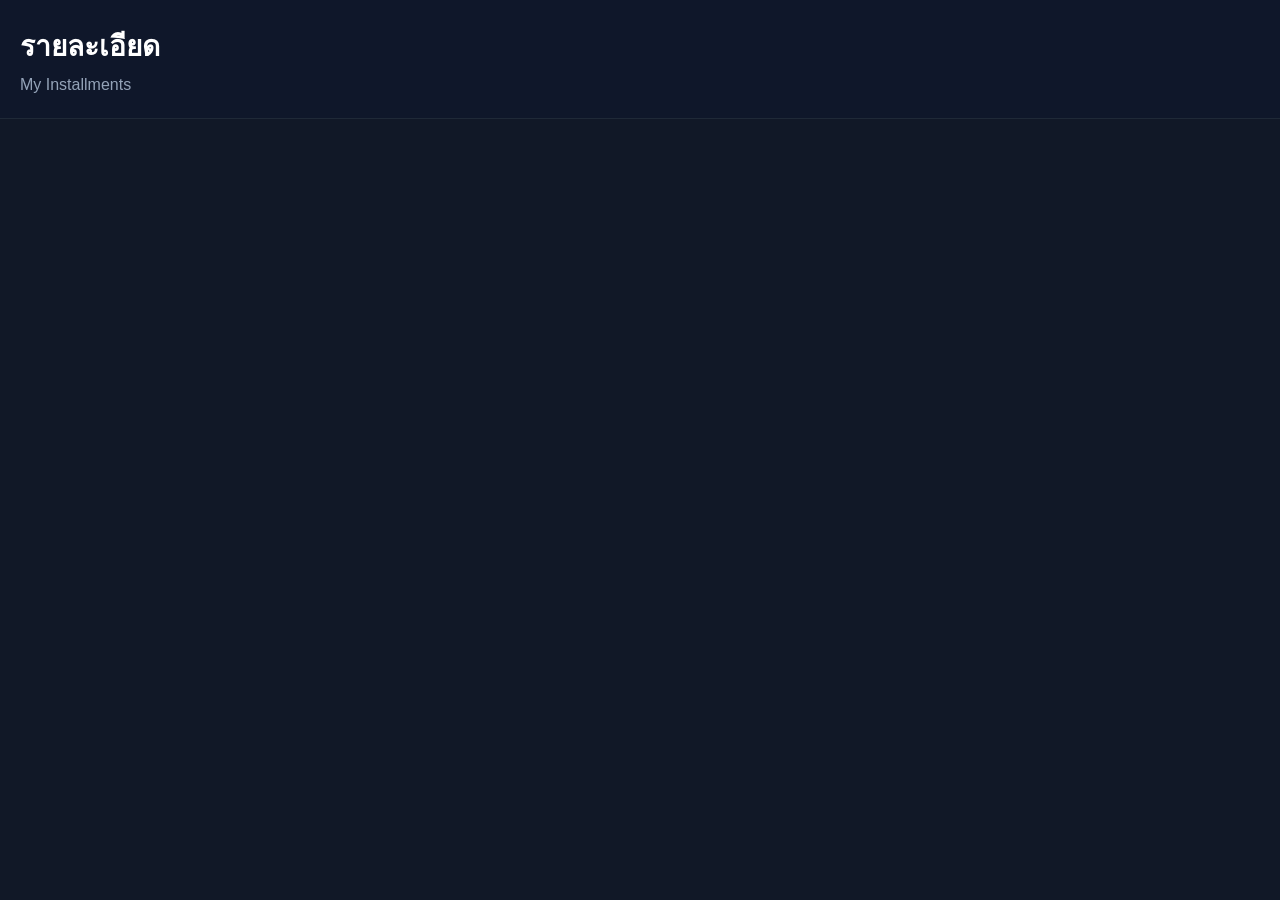
==== detail.html @ e7a62d65 "Create detail.html" ====
<!DOCTYPE html>
<html lang="th">
<head>
<meta charset="UTF-8">
<meta name="viewport" content="width=device-width,initial-scale=1">
<title>รายละเอียดสัญญา</title>
<link rel="stylesheet" href="style.css">
</head>

<body>

<header class="header">
<h1 id="title">รายละเอียด</h1>
<p>My Installments</p>
</header>

<main id="content"></main>

<script src="detail.js"></script>

</body>
</html>
---- style.css ----
*{
  margin:0;
  padding:0;
  box-sizing:border-box;
  font-family:Arial,sans-serif;
}

body{
  background:#111827;
  color:#ffffff;
}

.header{
  background:#0f172a;
  padding:24px 20px;
  border-bottom:1px solid #1f2937;
}

.header h1{
  font-size:28px;
  font-weight:700;
}

.header p{
  margin-top:8px;
  color:#94a3b8;
}

main{
  padding:20px;
}

.dashboard{
  background:linear-gradient(135deg,#2563eb,#1d4ed8);
  border-radius:20px;
  padding:22px;
  margin-bottom:24px;
  box-shadow:0 8px 20px rgba(0,0,0,.35);
}

.dashboard h2{
  font-size:18px;
  color:#dbeafe;
}

.dashboard h1{
  font-size:38px;
  margin:12px 0;
}

.dashboard p{
  color:#dbeafe;
}

.card{
  background:#1f2937;
  border-radius:18px;
  padding:18px;
  margin-bottom:18px;
}

.card h2{
  font-size:22px;
  margin-bottom:8px;
}

.card p{
  color:#cbd5e1;
  margin:6px 0;
}

.btn{
  width:100%;
  margin-top:16px;
  padding:14px;
  border:none;
  border-radius:12px;
  background:#2563eb;
  color:#fff;
  font-size:16px;
  font-weight:bold;
}

.btn:active{
  transform:scale(.98);
}
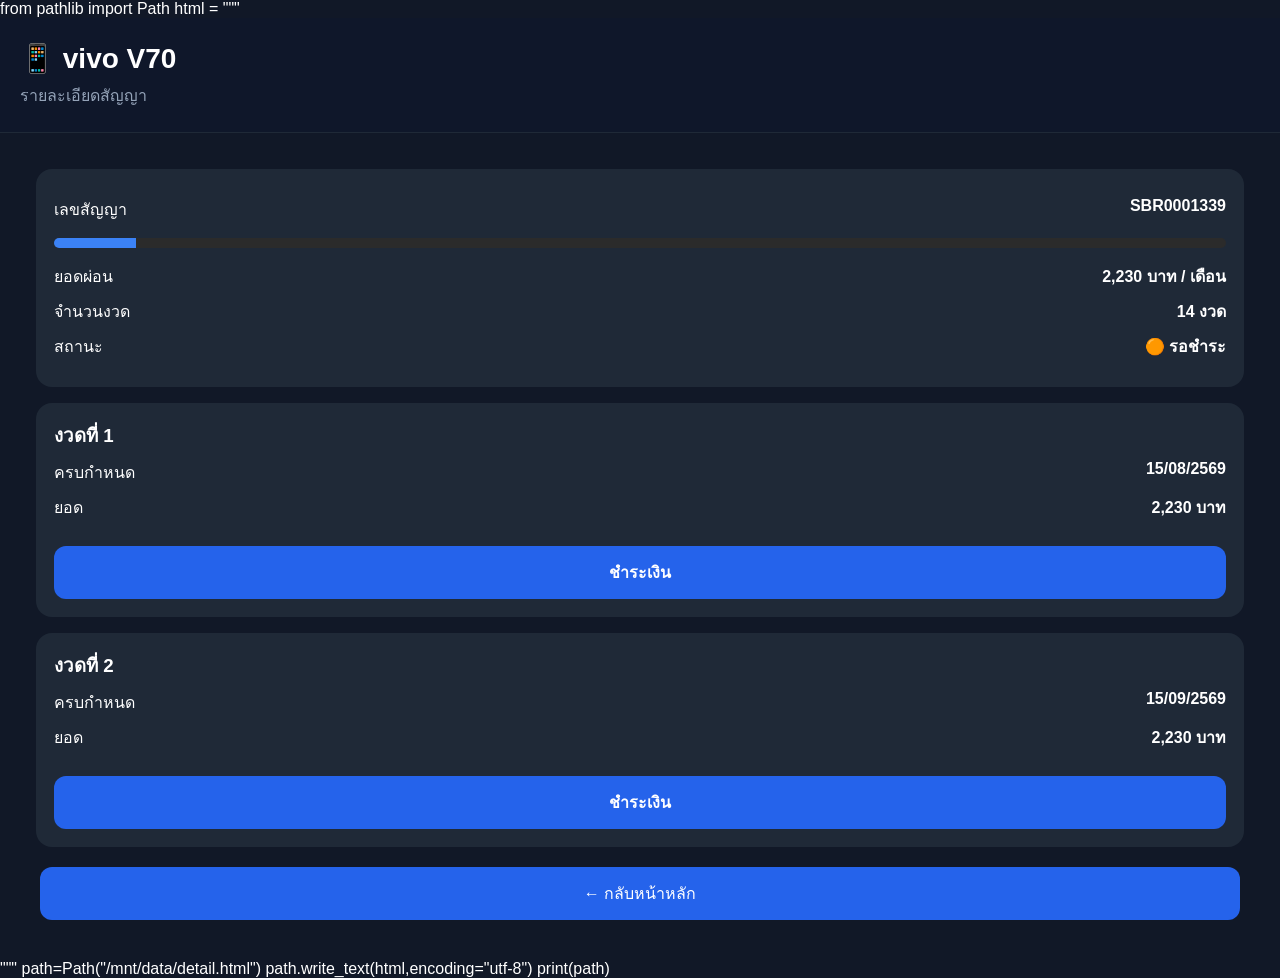
==== commit c6a71551: "Update detail.html" ====
--- a/detail.html
+++ b/detail.html
@@ -1,22 +1,60 @@
-<!DOCTYPE html>
+from pathlib import Path
+
+html = """<!DOCTYPE html>
 <html lang="th">
 <head>
 <meta charset="UTF-8">
 <meta name="viewport" content="width=device-width,initial-scale=1">
 <title>รายละเอียดสัญญา</title>
 <link rel="stylesheet" href="style.css">
+<style>
+.progress{height:10px;background:#2b2b2b;border-radius:99px;overflow:hidden;margin:16px 0}
+.progress>div{height:100%;width:7%;background:#3b82f6}
+.card{background:#1f2937;border-radius:16px;padding:18px;margin:16px}
+.row{display:flex;justify-content:space-between;margin:10px 0}
+.back{display:block;text-align:center;padding:14px;background:#2563eb;color:#fff;border-radius:12px;text-decoration:none;margin:20px}
+</style>
 </head>
-
 <body>
 
 <header class="header">
-<h1 id="title">รายละเอียด</h1>
-<p>My Installments</p>
+<h1>📱 vivo V70</h1>
+<p>รายละเอียดสัญญา</p>
 </header>
 
-<main id="content"></main>
+<main>
 
-<script src="detail.js"></script>
+<div class="card">
+<div class="row"><span>เลขสัญญา</span><strong>SBR0001339</strong></div>
 
+<div class="progress"><div></div></div>
+
+<div class="row"><span>ยอดผ่อน</span><strong>2,230 บาท / เดือน</strong></div>
+<div class="row"><span>จำนวนงวด</span><strong>14 งวด</strong></div>
+<div class="row"><span>สถานะ</span><strong>🟠 รอชำระ</strong></div>
+</div>
+
+<div class="card">
+<h3>งวดที่ 1</h3>
+<div class="row"><span>ครบกำหนด</span><strong>15/08/2569</strong></div>
+<div class="row"><span>ยอด</span><strong>2,230 บาท</strong></div>
+<button class="btn">ชำระเงิน</button>
+</div>
+
+<div class="card">
+<h3>งวดที่ 2</h3>
+<div class="row"><span>ครบกำหนด</span><strong>15/09/2569</strong></div>
+<div class="row"><span>ยอด</span><strong>2,230 บาท</strong></div>
+<button class="btn">ชำระเงิน</button>
+</div>
+
+<a class="back" href="index.html">← กลับหน้าหลัก</a>
+
+</main>
 </body>
-</html>+</html>
+"""
+
+path=Path("/mnt/data/detail.html")
+path.write_text(html,encoding="utf-8")
+print(path)
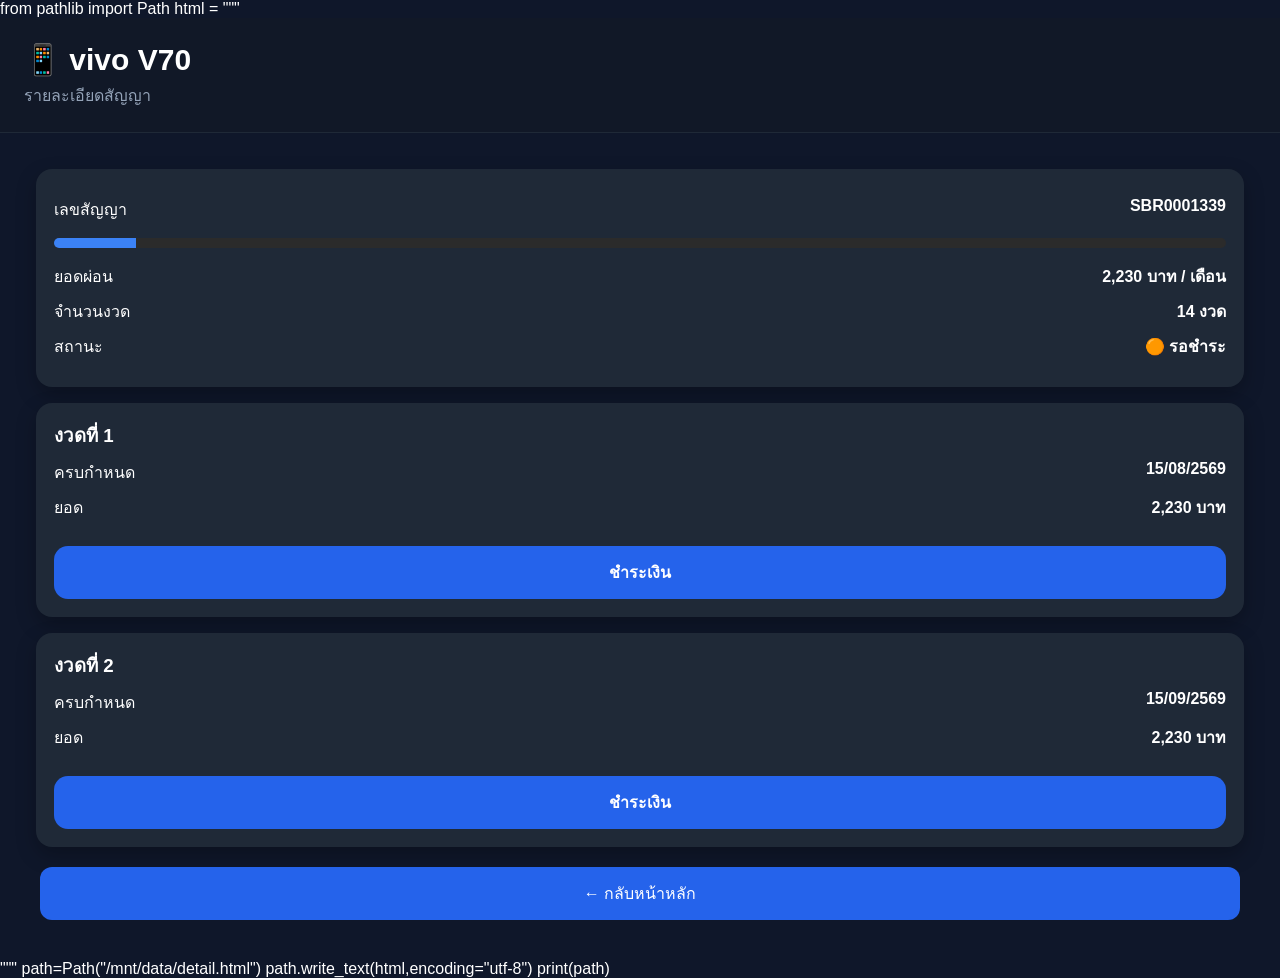
==== commit 3a22077c: "Update detail.html" ====
--- a/detail.html
+++ b/detail.html
@@ -58,3 +58,4 @@
 path=Path("/mnt/data/detail.html")
 path.write_text(html,encoding="utf-8")
 print(path)
+
--- a/style.css
+++ b/style.css
@@ -1,86 +1,87 @@
 *{
-  margin:0;
-  padding:0;
-  box-sizing:border-box;
-  font-family:Arial,sans-serif;
+    margin:0;
+    padding:0;
+    box-sizing:border-box;
+    font-family:Arial,sans-serif;
 }
 
 body{
-  background:#111827;
-  color:#ffffff;
+    background:#0f172a;
+    color:#ffffff;
 }
 
 .header{
-  background:#0f172a;
-  padding:24px 20px;
-  border-bottom:1px solid #1f2937;
+    background:#111827;
+    padding:24px;
+    border-bottom:1px solid #1f2937;
 }
 
 .header h1{
-  font-size:28px;
-  font-weight:700;
+    font-size:30px;
+    font-weight:700;
 }
 
 .header p{
-  margin-top:8px;
-  color:#94a3b8;
+    margin-top:6px;
+    color:#94a3b8;
 }
 
 main{
-  padding:20px;
+    padding:20px;
 }
 
 .dashboard{
-  background:linear-gradient(135deg,#2563eb,#1d4ed8);
-  border-radius:20px;
-  padding:22px;
-  margin-bottom:24px;
-  box-shadow:0 8px 20px rgba(0,0,0,.35);
+    background:linear-gradient(135deg,#2563eb,#1d4ed8);
+    border-radius:20px;
+    padding:24px;
+    margin-bottom:24px;
+    box-shadow:0 10px 25px rgba(0,0,0,.35);
 }
 
 .dashboard h2{
-  font-size:18px;
-  color:#dbeafe;
+    font-size:18px;
+    color:#dbeafe;
 }
 
 .dashboard h1{
-  font-size:38px;
-  margin:12px 0;
+    font-size:40px;
+    margin:12px 0;
 }
 
 .dashboard p{
-  color:#dbeafe;
+    color:#dbeafe;
 }
 
 .card{
-  background:#1f2937;
-  border-radius:18px;
-  padding:18px;
-  margin-bottom:18px;
+    background:#1f2937;
+    border-radius:18px;
+    padding:18px;
+    margin-bottom:18px;
+    box-shadow:0 8px 20px rgba(0,0,0,.25);
 }
 
 .card h2{
-  font-size:22px;
-  margin-bottom:8px;
+    font-size:22px;
+    margin-bottom:8px;
 }
 
 .card p{
-  color:#cbd5e1;
-  margin:6px 0;
+    color:#cbd5e1;
+    margin:8px 0;
 }
 
 .btn{
-  width:100%;
-  margin-top:16px;
-  padding:14px;
-  border:none;
-  border-radius:12px;
-  background:#2563eb;
-  color:#fff;
-  font-size:16px;
-  font-weight:bold;
+    width:100%;
+    border:none;
+    border-radius:14px;
+    padding:14px;
+    margin-top:16px;
+    background:#2563eb;
+    color:#fff;
+    font-size:16px;
+    font-weight:bold;
 }
 
 .btn:active{
-  transform:scale(.98);
+    transform:scale(.98);
 }
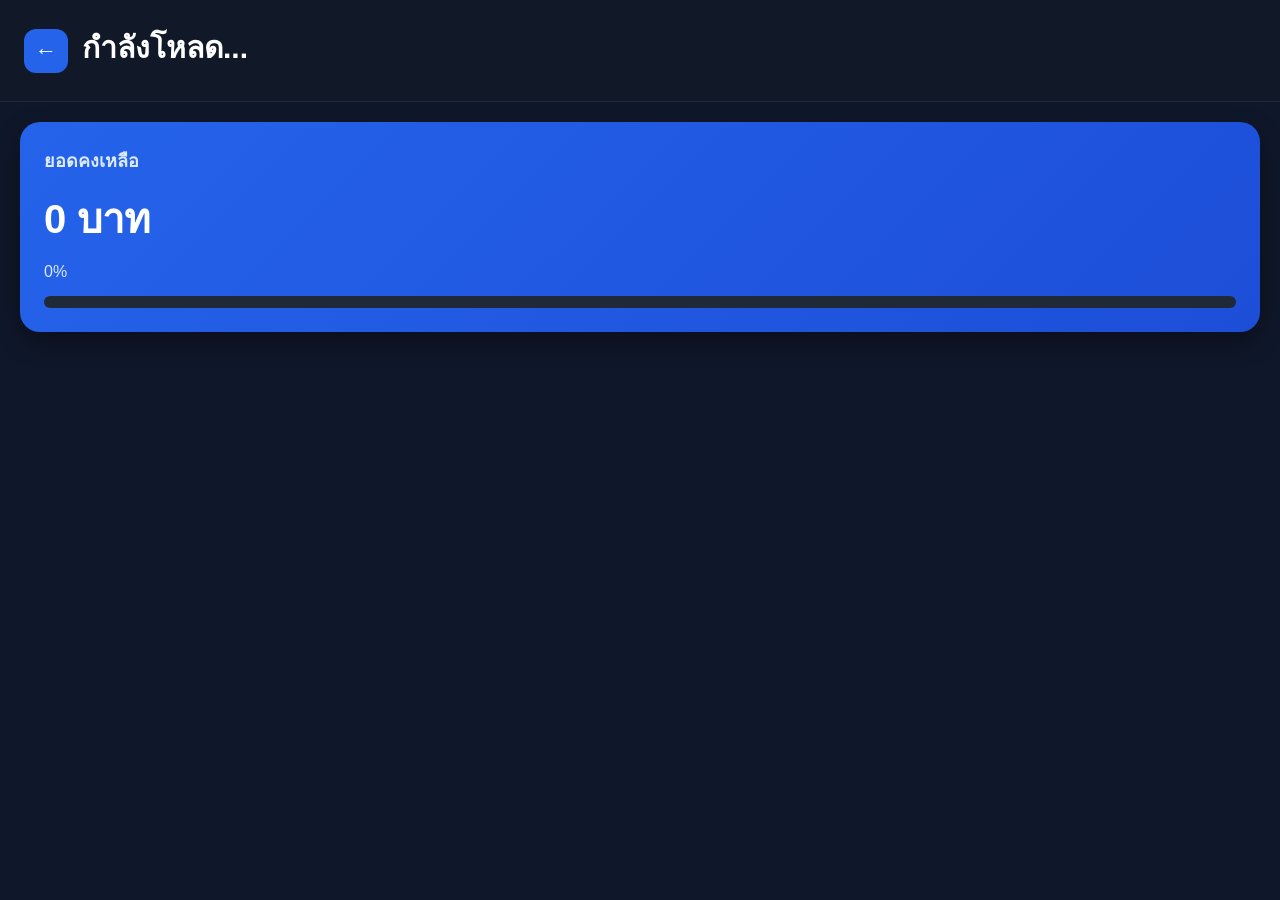
==== commit 1cd68e75: "Update detail.html" ====
--- a/detail.html
+++ b/detail.html
@@ -1,61 +1,48 @@
-from pathlib import Path
-
-html = """<!DOCTYPE html>
+<!DOCTYPE html>
 <html lang="th">
 <head>
-<meta charset="UTF-8">
-<meta name="viewport" content="width=device-width,initial-scale=1">
-<title>รายละเอียดสัญญา</title>
-<link rel="stylesheet" href="style.css">
-<style>
-.progress{height:10px;background:#2b2b2b;border-radius:99px;overflow:hidden;margin:16px 0}
-.progress>div{height:100%;width:7%;background:#3b82f6}
-.card{background:#1f2937;border-radius:16px;padding:18px;margin:16px}
-.row{display:flex;justify-content:space-between;margin:10px 0}
-.back{display:block;text-align:center;padding:14px;background:#2563eb;color:#fff;border-radius:12px;text-decoration:none;margin:20px}
-</style>
+    <meta charset="UTF-8">
+    <meta name="viewport" content="width=device-width, initial-scale=1.0">
+    <title>รายละเอียดสัญญา</title>
+
+    <link rel="stylesheet" href="style.css">
 </head>
 <body>
 
 <header class="header">
-<h1>📱 vivo V70</h1>
-<p>รายละเอียดสัญญา</p>
+
+    <button class="back-btn" onclick="history.back()">
+        ←
+    </button>
+
+    <div>
+        <h1 id="productName">กำลังโหลด...</h1>
+        <p id="contractNumber"></p>
+    </div>
+
 </header>
 
 <main>
 
-<div class="card">
-<div class="row"><span>เลขสัญญา</span><strong>SBR0001339</strong></div>
+<div class="dashboard">
 
-<div class="progress"><div></div></div>
+    <h2>ยอดคงเหลือ</h2>
 
-<div class="row"><span>ยอดผ่อน</span><strong>2,230 บาท / เดือน</strong></div>
-<div class="row"><span>จำนวนงวด</span><strong>14 งวด</strong></div>
-<div class="row"><span>สถานะ</span><strong>🟠 รอชำระ</strong></div>
+    <h1 id="remainAmount">0 บาท</h1>
+
+    <p id="progressText">0%</p>
+
+    <div class="progress">
+        <div id="progressBar"></div>
+    </div>
+
 </div>
 
-<div class="card">
-<h3>งวดที่ 1</h3>
-<div class="row"><span>ครบกำหนด</span><strong>15/08/2569</strong></div>
-<div class="row"><span>ยอด</span><strong>2,230 บาท</strong></div>
-<button class="btn">ชำระเงิน</button>
-</div>
-
-<div class="card">
-<h3>งวดที่ 2</h3>
-<div class="row"><span>ครบกำหนด</span><strong>15/09/2569</strong></div>
-<div class="row"><span>ยอด</span><strong>2,230 บาท</strong></div>
-<button class="btn">ชำระเงิน</button>
-</div>
-
-<a class="back" href="index.html">← กลับหน้าหลัก</a>
+<div id="scheduleList"></div>
 
 </main>
+
+<script src="detail.js"></script>
+
 </body>
 </html>
-"""
-
-path=Path("/mnt/data/detail.html")
-path.write_text(html,encoding="utf-8")
-print(path)
-
--- a/style.css
+++ b/style.css
@@ -84,4 +84,34 @@
 
 .btn:active{
     transform:scale(.98);
+}
+.back-btn{
+    width:44px;
+    height:44px;
+    border:none;
+    border-radius:12px;
+    background:#2563eb;
+    color:#fff;
+    font-size:22px;
+    margin-right:14px;
+}
+
+.header{
+    display:flex;
+    align-items:center;
+}
+
+.progress{
+    width:100%;
+    height:12px;
+    background:#1f2937;
+    border-radius:20px;
+    overflow:hidden;
+    margin-top:15px;
+}
+
+#progressBar{
+    width:0%;
+    height:100%;
+    background:#22c55e;
 }
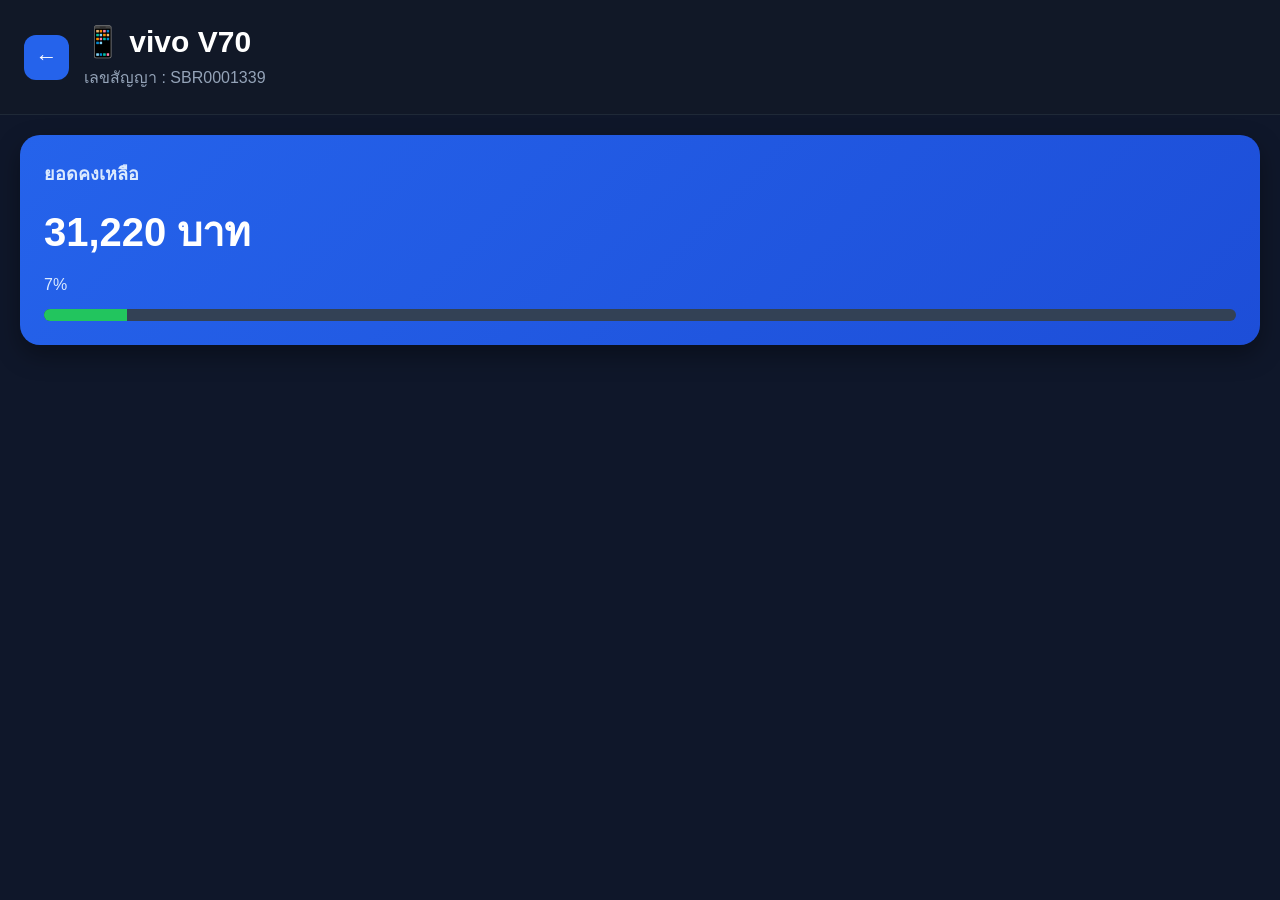
==== commit 23ed87be: "Update detail.html" ====
--- a/detail.html
+++ b/detail.html
@@ -42,6 +42,7 @@
 
 </main>
 
+<script src="data.js"></script>
 <script src="detail.js"></script>
 
 </body>
--- a/style.css
+++ b/style.css
@@ -114,4 +114,31 @@
     width:0%;
     height:100%;
     background:#22c55e;
+}
+.back-btn{
+    width:45px;
+    height:45px;
+    border:none;
+    border-radius:12px;
+    background:#2563eb;
+    color:#fff;
+    font-size:22px;
+    margin-right:15px;
+    cursor:pointer;
+}
+
+.progress{
+    width:100%;
+    height:12px;
+    background:#334155;
+    border-radius:50px;
+    overflow:hidden;
+    margin-top:15px;
+}
+
+#progressBar{
+    width:0%;
+    height:100%;
+    background:#22c55e;
+    transition:.3s;
 }
